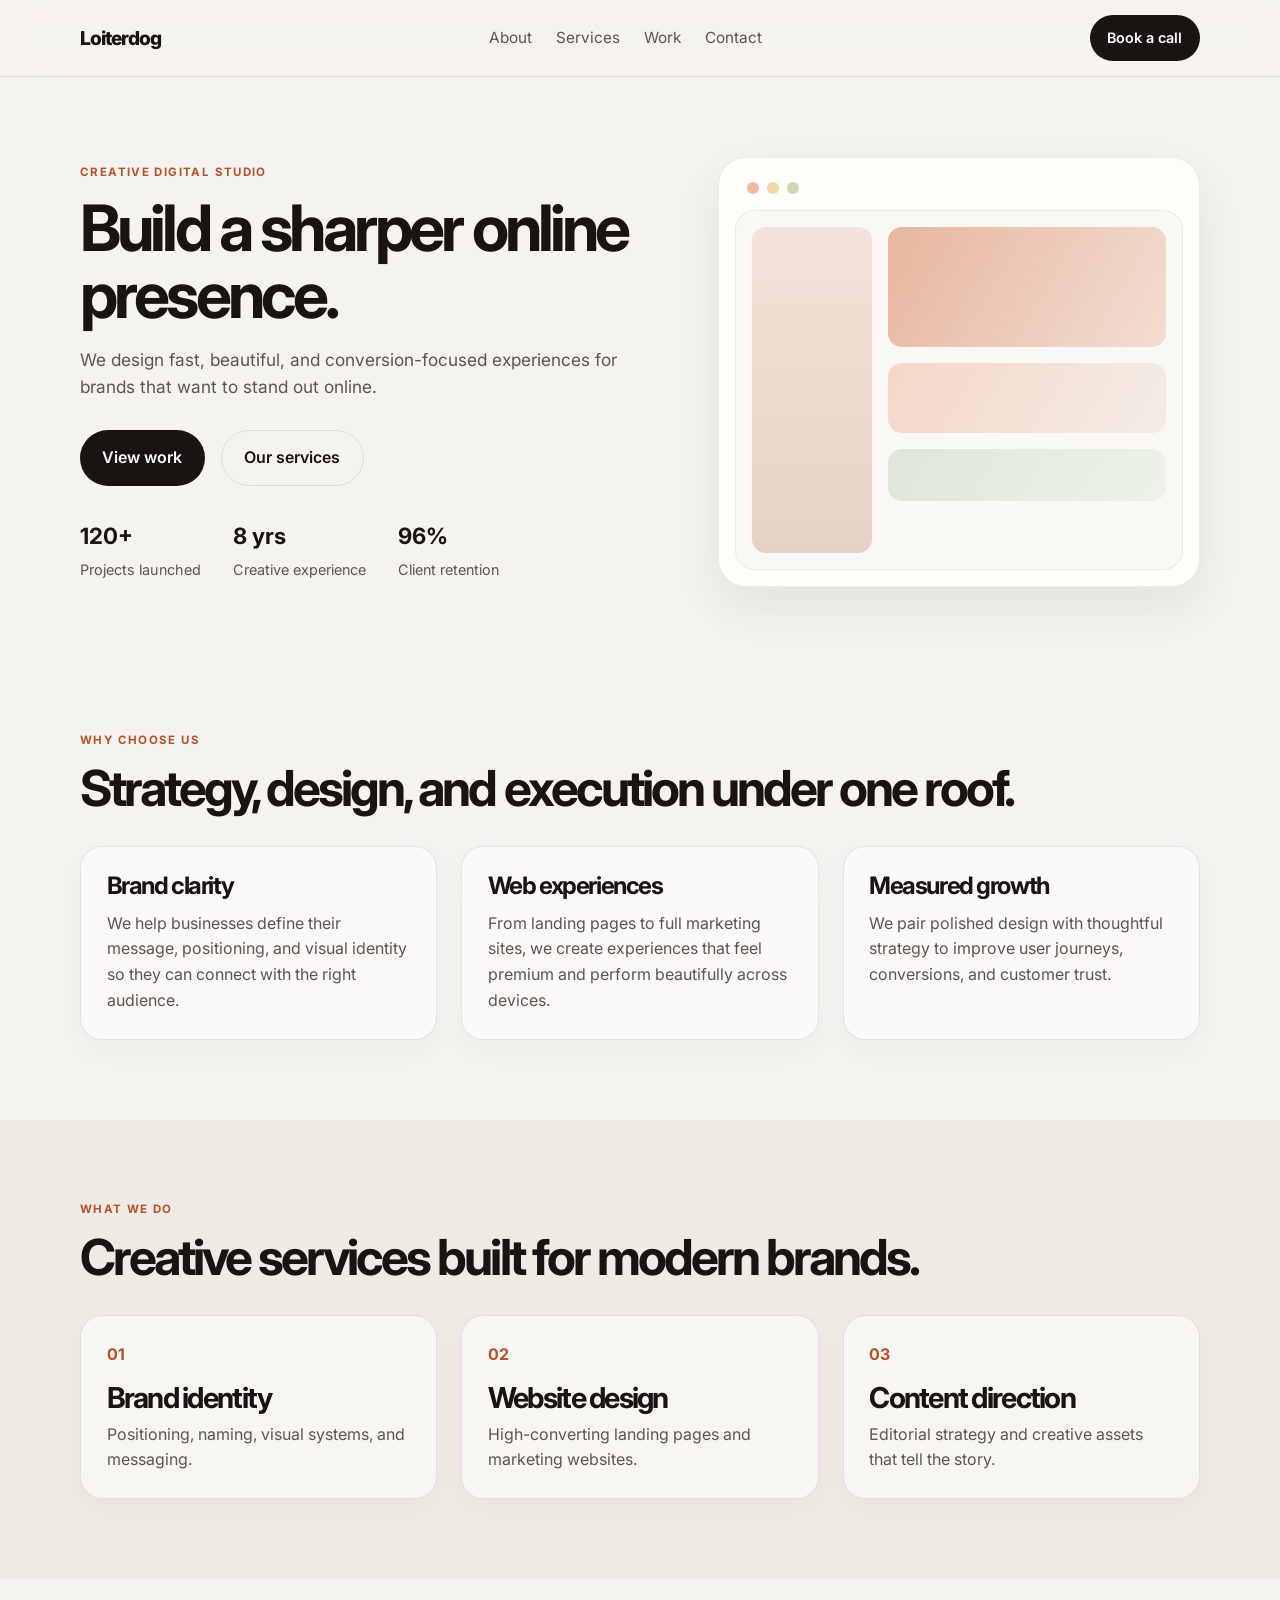
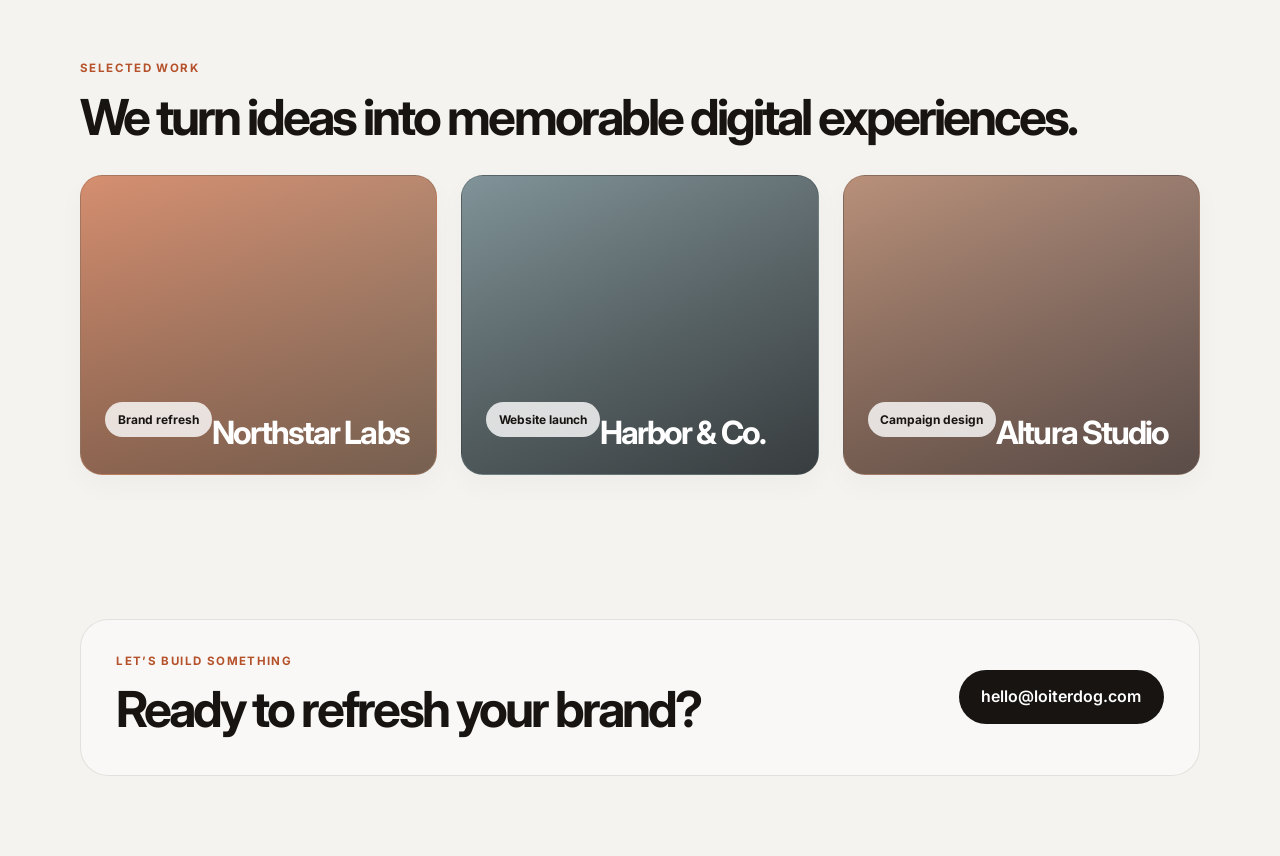
==== index.html @ c29e2f51 "update files" ====
<!DOCTYPE html>
<html lang="en">
  <head>
    <meta charset="UTF-8" />
    <meta name="viewport" content="width=device-width, initial-scale=1.0" />
    <title>Loiterdog Studio</title>
    <meta
      name="description"
      content="A clean static website landing page with a modern design."
    />
    <link rel="preconnect" href="https://fonts.googleapis.com" />
    <link rel="preconnect" href="https://fonts.gstatic.com" crossorigin />
    <link
      href="https://fonts.googleapis.com/css2?family=Inter:wght@400;500;600;700;800&display=swap"
      rel="stylesheet"
    />
    <link rel="stylesheet" href="styles.css" />
  </head>
  <body>
    <header class="site-header">
      <div class="container nav">
        <div class="brand">Loiterdog</div>
        <nav class="main-nav" aria-label="Main navigation">
          <a href="#about">About</a>
          <a href="#services">Services</a>
          <a href="#work">Work</a>
          <a href="#contact">Contact</a>
        </nav>
        <a class="button button-small" href="#contact">Book a call</a>
      </div>
    </header>

    <main>
      <section class="hero">
        <div class="container hero-grid">
          <div class="hero-copy">
            <p class="eyebrow">Creative digital studio</p>
            <h1>Build a sharper online presence.</h1>
            <p class="lead">
              We design fast, beautiful, and conversion-focused experiences for
              brands that want to stand out online.
            </p>
            <div class="hero-actions">
              <a class="button" href="#work">View work</a>
              <a class="button button-secondary" href="#services">Our services</a>
            </div>
            <ul class="stats" aria-label="Key metrics">
              <li><strong>120+</strong><span>Projects launched</span></li>
              <li><strong>8 yrs</strong><span>Creative experience</span></li>
              <li><strong>96%</strong><span>Client retention</span></li>
            </ul>
          </div>

          <div class="hero-card" aria-label="Preview of website mockup">
            <div class="mock-window">
              <div class="mock-header">
                <span></span>
                <span></span>
                <span></span>
              </div>
              <div class="mock-body">
                <div class="mock-sidebar"></div>
                <div class="mock-content">
                  <div class="chart large"></div>
                  <div class="chart"></div>
                  <div class="chart short"></div>
                </div>
              </div>
            </div>
          </div>
        </div>
      </section>

      <section id="about" class="section">
        <div class="container section-heading">
          <p class="eyebrow">Why choose us</p>
          <h2>Strategy, design, and execution under one roof.</h2>
        </div>
        <div class="container about-grid">
          <div class="about-card">
            <h3>Brand clarity</h3>
            <p>
              We help businesses define their message, positioning, and visual
              identity so they can connect with the right audience.
            </p>
          </div>
          <div class="about-card">
            <h3>Web experiences</h3>
            <p>
              From landing pages to full marketing sites, we create experiences
              that feel premium and perform beautifully across devices.
            </p>
          </div>
          <div class="about-card">
            <h3>Measured growth</h3>
            <p>
              We pair polished design with thoughtful strategy to improve user
              journeys, conversions, and customer trust.
            </p>
          </div>
        </div>
      </section>

      <section id="services" class="section alt-bg">
        <div class="container section-heading">
          <p class="eyebrow">What we do</p>
          <h2>Creative services built for modern brands.</h2>
        </div>
        <div class="container service-list">
          <article>
            <span>01</span>
            <h3>Brand identity</h3>
            <p>Positioning, naming, visual systems, and messaging.</p>
          </article>
          <article>
            <span>02</span>
            <h3>Website design</h3>
            <p>High-converting landing pages and marketing websites.</p>
          </article>
          <article>
            <span>03</span>
            <h3>Content direction</h3>
            <p>Editorial strategy and creative assets that tell the story.</p>
          </article>
        </div>
      </section>

      <section id="work" class="section">
        <div class="container section-heading">
          <p class="eyebrow">Selected work</p>
          <h2>We turn ideas into memorable digital experiences.</h2>
        </div>
        <div class="container work-grid">
          <div class="project-card project-one">
            <div class="project-tag">Brand refresh</div>
            <h3>Northstar Labs</h3>
          </div>
          <div class="project-card project-two">
            <div class="project-tag">Website launch</div>
            <h3>Harbor & Co.</h3>
          </div>
          <div class="project-card project-three">
            <div class="project-tag">Campaign design</div>
            <h3>Altura Studio</h3>
          </div>
        </div>
      </section>
    </main>

    <footer id="contact" class="site-footer">
      <div class="container footer-wrap">
        <div>
          <p class="eyebrow">Let’s build something</p>
          <h2>Ready to refresh your brand?</h2>
        </div>
        <a class="button" href="mailto:hello@loiterdog.com">hello@loiterdog.com</a>
      </div>
    </footer>
  </body>
</html>
---- styles.css ----
:root {
  --bg: #f5f3ef;
  --bg-alt: #efeae3;
  --card: #fffdf9;
  --text: #171412;
  --muted: #5d554f;
  --accent: #d96c3d;
  --accent-dark: #b5522b;
  --line: rgba(23, 20, 18, 0.1);
  --shadow: 0 20px 45px rgba(23, 20, 18, 0.08);
}

* {
  box-sizing: border-box;
}

html {
  scroll-behavior: smooth;
}

body {
  margin: 0;
  font-family: "Inter", sans-serif;
  background: var(--bg);
  color: var(--text);
  line-height: 1.6;
}

a {
  color: inherit;
  text-decoration: none;
}

img {
  max-width: 100%;
  display: block;
}

.container {
  width: min(1120px, calc(100% - 2rem));
  margin: 0 auto;
}

.site-header {
  position: sticky;
  top: 0;
  z-index: 10;
  background: rgba(245, 243, 239, 0.72);
  backdrop-filter: blur(14px);
  border-bottom: 1px solid var(--line);
}

.nav {
  display: flex;
  align-items: center;
  justify-content: space-between;
  min-height: 76px;
  gap: 1rem;
}

.brand {
  font-size: 1.2rem;
  font-weight: 800;
  letter-spacing: -0.05em;
}

.main-nav {
  display: flex;
  align-items: center;
  gap: 1.5rem;
  color: var(--muted);
  font-size: 0.96rem;
}

.main-nav a:hover,
.main-nav a:focus-visible {
  color: var(--text);
}

.button {
  display: inline-flex;
  align-items: center;
  justify-content: center;
  padding: 0.9rem 1.4rem;
  border-radius: 999px;
  background: var(--text);
  color: #fff;
  font-weight: 600;
  transition: transform 0.2s ease, background 0.2s ease;
}

.button:hover,
.button:focus-visible {
  transform: translateY(-1px);
  background: #000;
}

.button-small {
  padding: 0.7rem 1.1rem;
  font-size: 0.9rem;
}

.button-secondary {
  background: transparent;
  color: var(--text);
  border: 1px solid var(--line);
}

.button-secondary:hover,
.button-secondary:focus-visible {
  background: rgba(23, 20, 18, 0.03);
}

.hero {
  padding: 5rem 0 4rem;
}

.hero-grid {
  display: grid;
  grid-template-columns: 1.1fr 0.9fr;
  align-items: center;
  gap: 3rem;
}

.eyebrow {
  margin: 0 0 0.8rem;
  color: var(--accent-dark);
  font-weight: 700;
  letter-spacing: 0.12em;
  text-transform: uppercase;
  font-size: 0.72rem;
}

h1,
h2,
h3 {
  margin-top: 0;
  letter-spacing: -0.06em;
  line-height: 1.05;
}

h1 {
  font-size: clamp(3rem, 5vw, 5rem);
  margin-bottom: 1rem;
}

h2 {
  font-size: clamp(2.2rem, 4vw, 3.1rem);
  margin-bottom: 0.5rem;
}

.lead {
  max-width: 560px;
  font-size: 1.08rem;
  color: var(--muted);
  margin-bottom: 1.8rem;
}

.hero-actions {
  display: flex;
  flex-wrap: wrap;
  gap: 1rem;
  margin-bottom: 2rem;
}

.stats {
  list-style: none;
  padding: 0;
  margin: 0;
  display: flex;
  flex-wrap: wrap;
  gap: 2rem;
}

.stats li {
  display: flex;
  flex-direction: column;
  gap: 0.25rem;
}

.stats strong {
  font-size: 1.4rem;
}

.stats span {
  color: var(--muted);
  font-size: 0.9rem;
}

.hero-card {
  display: flex;
  justify-content: center;
}

.mock-window {
  width: min(100%, 500px);
  background: var(--card);
  border: 1px solid rgba(23, 20, 18, 0.07);
  border-radius: 28px;
  box-shadow: var(--shadow);
  padding: 1rem;
}

.mock-header {
  display: flex;
  gap: 0.5rem;
  padding: 0.5rem 0.75rem 1rem;
}

.mock-header span {
  width: 12px;
  height: 12px;
  border-radius: 50%;
  background: #e2d8cf;
}

.mock-header span:nth-child(1) {
  background: #f1b8a7;
}

.mock-header span:nth-child(2) {
  background: #f2d7a6;
}

.mock-header span:nth-child(3) {
  background: #c8d9b4;
}

.mock-body {
  display: grid;
  grid-template-columns: 120px 1fr;
  gap: 1rem;
  min-height: 360px;
  background: rgba(23, 20, 18, 0.02);
  border: 1px solid rgba(23, 20, 18, 0.06);
  border-radius: 20px;
  padding: 1rem;
}

.mock-sidebar {
  background: linear-gradient(180deg, #f3e3d8, #e4d3c5);
  border-radius: 14px;
}

.mock-content {
  display: flex;
  flex-direction: column;
  gap: 1rem;
}

.chart {
  border-radius: 14px;
  background: linear-gradient(120deg, #f5d7c8, #f3ece5);
  height: 70px;
}

.chart.large {
  height: 120px;
  background: linear-gradient(120deg, #e7b69e, #f2ded2);
}

.chart.short {
  height: 52px;
  background: linear-gradient(120deg, #dfe6d7, #edf2ea);
}

.section {
  padding: 5rem 0;
}

.alt-bg {
  background: var(--bg-alt);
}

.section-heading {
  margin-bottom: 2rem;
}

.about-grid,
.service-list,
.work-grid {
  display: grid;
  gap: 1.5rem;
}

.about-grid {
  grid-template-columns: repeat(3, minmax(0, 1fr));
}

.about-card,
.service-list article,
.project-card {
  background: rgba(255, 255, 255, 0.58);
  border: 1px solid var(--line);
  border-radius: 22px;
  box-shadow: 0 10px 28px rgba(23, 20, 18, 0.03);
}

.about-card {
  padding: 1.6rem;
}

.about-card h3 {
  margin-bottom: 0.8rem;
  font-size: 1.5rem;
}

.about-card p,
.service-list p {
  color: var(--muted);
  margin: 0;
}

.service-list {
  grid-template-columns: repeat(3, minmax(0, 1fr));
}

.service-list article {
  padding: 1.6rem;
}

.service-list span {
  display: inline-block;
  margin-bottom: 1rem;
  color: var(--accent-dark);
  font-weight: 700;
}

.service-list h3 {
  font-size: 1.8rem;
  margin-bottom: 0.5rem;
}

.work-grid {
  grid-template-columns: repeat(3, minmax(0, 1fr));
}

.project-card {
  position: relative;
  min-height: 300px;
  padding: 1.5rem;
  overflow: hidden;
  display: flex;
  align-items: flex-end;
}

.project-card::before {
  content: "";
  position: absolute;
  inset: 0;
  background: linear-gradient(180deg, rgba(255,255,255,0.05), rgba(23,20,18,0.28));
}

.project-tag,
.project-card h3 {
  position: relative;
  z-index: 1;
}

.project-tag {
  display: inline-flex;
  padding: 0.5rem 0.8rem;
  border-radius: 999px;
  background: rgba(255, 255, 255, 0.8);
  color: var(--text);
  font-size: 0.75rem;
  font-weight: 700;
  margin-bottom: 0.8rem;
}

.project-card h3 {
  color: #fff;
  font-size: 2rem;
  margin: 0;
}

.project-one {
  background: linear-gradient(135deg, #d38868, #9b7d68);
}

.project-two {
  background: linear-gradient(135deg, #7a8e93, #454d50);
}

.project-three {
  background: linear-gradient(135deg, #b58a72, #75625d);
}

.site-footer {
  padding: 4rem 0 5rem;
}

.footer-wrap {
  display: flex;
  align-items: center;
  justify-content: space-between;
  gap: 1.5rem;
  padding: 2rem 2.2rem;
  border: 1px solid var(--line);
  border-radius: 28px;
  background: rgba(255, 255, 255, 0.45);
}

@media (max-width: 820px) {
  .nav {
    flex-wrap: wrap;
    justify-content: center;
    padding: 1rem 0;
  }

  .main-nav {
    order: 3;
    width: 100%;
    justify-content: center;
    flex-wrap: wrap;
  }

  .hero-grid,
  .about-grid,
  .service-list,
  .work-grid,
  .footer-wrap {
    grid-template-columns: 1fr;
    display: grid;
  }

  .hero {
    padding-top: 3.5rem;
  }

  .footer-wrap {
    display: grid;
    justify-content: stretch;
  }
}

@media (max-width: 520px) {
  .button,
  .button-small {
    width: 100%;
  }

  .hero-actions {
    display: grid;
  }

  .stats {
    gap: 1rem 1.5rem;
  }
}
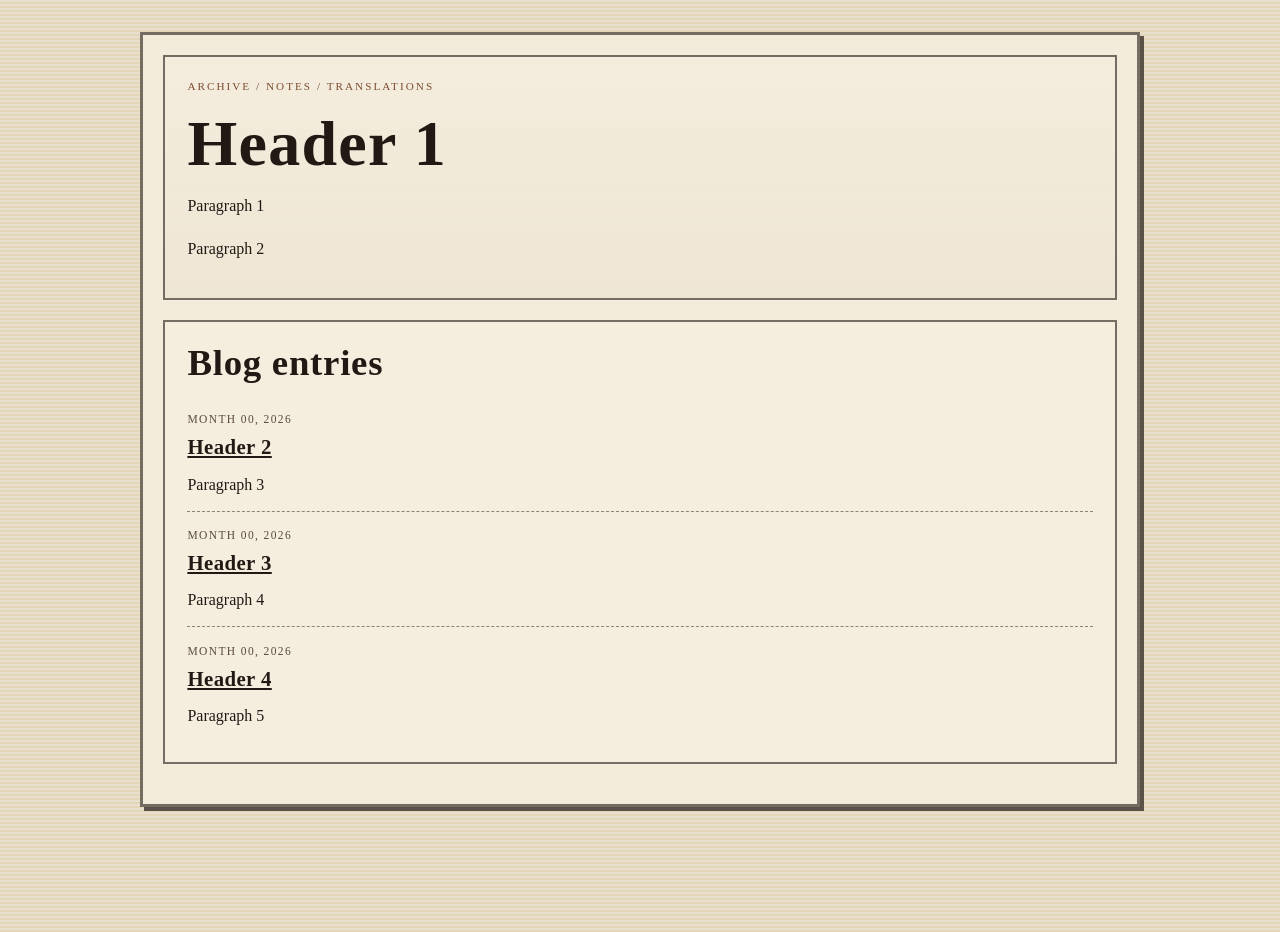
==== commit 96b4c9b8: "Template" ====
--- a/index.html
+++ b/index.html
@@ -3,158 +3,45 @@
   <head>
     <meta charset="UTF-8" />
     <meta name="viewport" content="width=device-width, initial-scale=1.0" />
-    <title>Loiterdog Studio</title>
+    <title>Archive Index</title>
     <meta
       name="description"
-      content="A clean static website landing page with a modern design."
-    />
-    <link rel="preconnect" href="https://fonts.googleapis.com" />
-    <link rel="preconnect" href="https://fonts.gstatic.com" crossorigin />
-    <link
-      href="https://fonts.googleapis.com/css2?family=Inter:wght@400;500;600;700;800&display=swap"
-      rel="stylesheet"
+      content="Blog-style index template for literary translations and analysis."
     />
     <link rel="stylesheet" href="styles.css" />
   </head>
   <body>
-    <header class="site-header">
-      <div class="container nav">
-        <div class="brand">Loiterdog</div>
-        <nav class="main-nav" aria-label="Main navigation">
-          <a href="#about">About</a>
-          <a href="#services">Services</a>
-          <a href="#work">Work</a>
-          <a href="#contact">Contact</a>
-        </nav>
-        <a class="button button-small" href="#contact">Book a call</a>
-      </div>
-    </header>
+    <div class="page-shell">
+      <main class="content blog-content">
+        <section class="panel hero">
+          <p class="kicker">Archive / notes / translations</p>
+          <h1>Header 1</h1>
+          <p>Paragraph 1</p>
+          <p>Paragraph 2</p>
+        </section>
 
-    <main>
-      <section class="hero">
-        <div class="container hero-grid">
-          <div class="hero-copy">
-            <p class="eyebrow">Creative digital studio</p>
-            <h1>Build a sharper online presence.</h1>
-            <p class="lead">
-              We design fast, beautiful, and conversion-focused experiences for
-              brands that want to stand out online.
-            </p>
-            <div class="hero-actions">
-              <a class="button" href="#work">View work</a>
-              <a class="button button-secondary" href="#services">Our services</a>
-            </div>
-            <ul class="stats" aria-label="Key metrics">
-              <li><strong>120+</strong><span>Projects launched</span></li>
-              <li><strong>8 yrs</strong><span>Creative experience</span></li>
-              <li><strong>96%</strong><span>Client retention</span></li>
-            </ul>
-          </div>
+        <section class="panel section-block">
+          <h2>Blog entries</h2>
 
-          <div class="hero-card" aria-label="Preview of website mockup">
-            <div class="mock-window">
-              <div class="mock-header">
-                <span></span>
-                <span></span>
-                <span></span>
-              </div>
-              <div class="mock-body">
-                <div class="mock-sidebar"></div>
-                <div class="mock-content">
-                  <div class="chart large"></div>
-                  <div class="chart"></div>
-                  <div class="chart short"></div>
-                </div>
-              </div>
-            </div>
-          </div>
-        </div>
-      </section>
+          <article class="entry-item">
+            <p class="entry-date">Month 00, 2026</p>
+            <h3><a href="poem-page.html">Header 2</a></h3>
+            <p>Paragraph 3</p>
+          </article>
 
-      <section id="about" class="section">
-        <div class="container section-heading">
-          <p class="eyebrow">Why choose us</p>
-          <h2>Strategy, design, and execution under one roof.</h2>
-        </div>
-        <div class="container about-grid">
-          <div class="about-card">
-            <h3>Brand clarity</h3>
-            <p>
-              We help businesses define their message, positioning, and visual
-              identity so they can connect with the right audience.
-            </p>
-          </div>
-          <div class="about-card">
-            <h3>Web experiences</h3>
-            <p>
-              From landing pages to full marketing sites, we create experiences
-              that feel premium and perform beautifully across devices.
-            </p>
-          </div>
-          <div class="about-card">
-            <h3>Measured growth</h3>
-            <p>
-              We pair polished design with thoughtful strategy to improve user
-              journeys, conversions, and customer trust.
-            </p>
-          </div>
-        </div>
-      </section>
+          <article class="entry-item">
+            <p class="entry-date">Month 00, 2026</p>
+            <h3><a href="poem-page.html">Header 3</a></h3>
+            <p>Paragraph 4</p>
+          </article>
 
-      <section id="services" class="section alt-bg">
-        <div class="container section-heading">
-          <p class="eyebrow">What we do</p>
-          <h2>Creative services built for modern brands.</h2>
-        </div>
-        <div class="container service-list">
-          <article>
-            <span>01</span>
-            <h3>Brand identity</h3>
-            <p>Positioning, naming, visual systems, and messaging.</p>
+          <article class="entry-item">
+            <p class="entry-date">Month 00, 2026</p>
+            <h3><a href="poem-page.html">Header 4</a></h3>
+            <p>Paragraph 5</p>
           </article>
-          <article>
-            <span>02</span>
-            <h3>Website design</h3>
-            <p>High-converting landing pages and marketing websites.</p>
-          </article>
-          <article>
-            <span>03</span>
-            <h3>Content direction</h3>
-            <p>Editorial strategy and creative assets that tell the story.</p>
-          </article>
-        </div>
-      </section>
-
-      <section id="work" class="section">
-        <div class="container section-heading">
-          <p class="eyebrow">Selected work</p>
-          <h2>We turn ideas into memorable digital experiences.</h2>
-        </div>
-        <div class="container work-grid">
-          <div class="project-card project-one">
-            <div class="project-tag">Brand refresh</div>
-            <h3>Northstar Labs</h3>
-          </div>
-          <div class="project-card project-two">
-            <div class="project-tag">Website launch</div>
-            <h3>Harbor & Co.</h3>
-          </div>
-          <div class="project-card project-three">
-            <div class="project-tag">Campaign design</div>
-            <h3>Altura Studio</h3>
-          </div>
-        </div>
-      </section>
-    </main>
-
-    <footer id="contact" class="site-footer">
-      <div class="container footer-wrap">
-        <div>
-          <p class="eyebrow">Let’s build something</p>
-          <h2>Ready to refresh your brand?</h2>
-        </div>
-        <a class="button" href="mailto:hello@loiterdog.com">hello@loiterdog.com</a>
-      </div>
-    </footer>
+        </section>
+      </main>
+    </div>
   </body>
 </html>
--- a/styles.css
+++ b/styles.css
@@ -1,13 +1,11 @@
 :root {
-  --bg: #f5f3ef;
-  --bg-alt: #efeae3;
-  --card: #fffdf9;
-  --text: #171412;
-  --muted: #5d554f;
-  --accent: #d96c3d;
-  --accent-dark: #b5522b;
-  --line: rgba(23, 20, 18, 0.1);
-  --shadow: 0 20px 45px rgba(23, 20, 18, 0.08);
+  --bg: #e9dfcf;
+  --panel: #f5eedf;
+  --ink: #221914;
+  --muted: #5b4a3d;
+  --line: rgba(34, 25, 20, 0.6);
+  --accent: #7b4b2e;
+  --shadow: 4px 4px 0 rgba(34, 25, 20, 0.7);
 }
 
 * {
@@ -20,431 +18,150 @@
 
 body {
   margin: 0;
-  font-family: "Inter", sans-serif;
-  background: var(--bg);
-  color: var(--text);
-  line-height: 1.6;
+  min-height: 100vh;
+  background: repeating-linear-gradient(
+    180deg,
+    var(--bg) 0,
+    var(--bg) 2px,
+    #e4d5b6 2px,
+    #e4d5b6 4px
+  );
+  color: var(--ink);
+  font-family: Georgia, "Times New Roman", serif;
+  line-height: 1.7;
 }
 
-a {
-  color: inherit;
-  text-decoration: none;
-}
-
-img {
-  max-width: 100%;
-  display: block;
-}
-
-.container {
-  width: min(1120px, calc(100% - 2rem));
-  margin: 0 auto;
-}
-
-.site-header {
-  position: sticky;
-  top: 0;
-  z-index: 10;
-  background: rgba(245, 243, 239, 0.72);
-  backdrop-filter: blur(14px);
-  border-bottom: 1px solid var(--line);
-}
-
-.nav {
-  display: flex;
-  align-items: center;
-  justify-content: space-between;
-  min-height: 76px;
-  gap: 1rem;
-}
-
-.brand {
-  font-size: 1.2rem;
-  font-weight: 800;
-  letter-spacing: -0.05em;
-}
-
-.main-nav {
-  display: flex;
-  align-items: center;
-  gap: 1.5rem;
-  color: var(--muted);
-  font-size: 0.96rem;
-}
-
-.main-nav a:hover,
-.main-nav a:focus-visible {
-  color: var(--text);
-}
-
-.button {
-  display: inline-flex;
-  align-items: center;
-  justify-content: center;
-  padding: 0.9rem 1.4rem;
-  border-radius: 999px;
-  background: var(--text);
-  color: #fff;
-  font-weight: 600;
-  transition: transform 0.2s ease, background 0.2s ease;
-}
-
-.button:hover,
-.button:focus-visible {
-  transform: translateY(-1px);
-  background: #000;
-}
-
-.button-small {
-  padding: 0.7rem 1.1rem;
-  font-size: 0.9rem;
-}
-
-.button-secondary {
-  background: transparent;
-  color: var(--text);
-  border: 1px solid var(--line);
-}
-
-.button-secondary:hover,
-.button-secondary:focus-visible {
-  background: rgba(23, 20, 18, 0.03);
-}
-
-.hero {
-  padding: 5rem 0 4rem;
-}
-
-.hero-grid {
-  display: grid;
-  grid-template-columns: 1.1fr 0.9fr;
-  align-items: center;
-  gap: 3rem;
-}
-
-.eyebrow {
-  margin: 0 0 0.8rem;
-  color: var(--accent-dark);
-  font-weight: 700;
-  letter-spacing: 0.12em;
-  text-transform: uppercase;
-  font-size: 0.72rem;
+p,
+ul {
+  margin: 0 0 1rem;
 }
 
 h1,
 h2,
 h3 {
   margin-top: 0;
-  letter-spacing: -0.06em;
-  line-height: 1.05;
+  margin-bottom: 0.7rem;
+  font-weight: 700;
+  letter-spacing: 0.02em;
+  line-height: 1.15;
 }
 
 h1 {
-  font-size: clamp(3rem, 5vw, 5rem);
-  margin-bottom: 1rem;
+  font-size: clamp(2.3rem, 5vw, 4.1rem);
 }
 
 h2 {
-  font-size: clamp(2.2rem, 4vw, 3.1rem);
-  margin-bottom: 0.5rem;
+  font-size: clamp(1.6rem, 3vw, 2.3rem);
 }
 
-.lead {
-  max-width: 560px;
-  font-size: 1.08rem;
-  color: var(--muted);
-  margin-bottom: 1.8rem;
+h3 {
+  font-size: 1.3rem;
 }
 
-.hero-actions {
-  display: flex;
-  flex-wrap: wrap;
-  gap: 1rem;
-  margin-bottom: 2rem;
+.page-shell {
+  width: min(1000px, calc(100% - 2rem));
+  margin: 2rem auto 4rem;
+  border: 3px solid var(--line);
+  background: rgba(245, 238, 223, 0.88);
+  box-shadow: var(--shadow);
 }
 
-.stats {
-  list-style: none;
-  padding: 0;
-  margin: 0;
-  display: flex;
-  flex-wrap: wrap;
-  gap: 2rem;
+.content {
+  padding: 1.25rem;
 }
 
-.stats li {
-  display: flex;
-  flex-direction: column;
-  gap: 0.25rem;
+.panel {
+  border: 2px solid var(--line);
+  background: var(--panel);
+  margin-bottom: 1.25rem;
+  padding: 1.25rem 1.4rem;
 }
 
-.stats strong {
-  font-size: 1.4rem;
+.hero {
+  background: linear-gradient(180deg, rgba(255,255,255,0.08), rgba(123, 75, 46, 0.04));
 }
 
-.stats span {
-  color: var(--muted);
-  font-size: 0.9rem;
+.kicker {
+  margin-bottom: 0.7rem;
+  font-size: 0.7rem;
+  letter-spacing: 0.18em;
+  text-transform: uppercase;
+  color: var(--accent);
 }
 
-.hero-card {
-  display: flex;
-  justify-content: center;
+.entry-item {
+  padding: 0.9rem 0 0.8rem;
+  border-bottom: 1px dashed rgba(34, 25, 20, 0.5);
 }
 
-.mock-window {
-  width: min(100%, 500px);
-  background: var(--card);
-  border: 1px solid rgba(23, 20, 18, 0.07);
-  border-radius: 28px;
-  box-shadow: var(--shadow);
-  padding: 1rem;
+.entry-item:last-child {
+  border-bottom: none;
 }
 
-.mock-header {
-  display: flex;
-  gap: 0.5rem;
-  padding: 0.5rem 0.75rem 1rem;
+.entry-date {
+  margin: 0 0 0.35rem;
+  font-size: 0.72rem;
+  letter-spacing: 0.12em;
+  text-transform: uppercase;
+  color: var(--muted);
 }
 
-.mock-header span {
-  width: 12px;
-  height: 12px;
-  border-radius: 50%;
-  background: #e2d8cf;
+.entry-item a {
+  color: var(--ink);
+  text-decoration: underline;
 }
 
-.mock-header span:nth-child(1) {
-  background: #f1b8a7;
+.entry-item p:last-child {
+  margin-bottom: 0;
 }
 
-.mock-header span:nth-child(2) {
-  background: #f2d7a6;
+.poem-page-shell {
+  margin-top: 1.5rem;
 }
 
-.mock-header span:nth-child(3) {
-  background: #c8d9b4;
+.poem-content {
+  padding-top: 0.8rem;
 }
 
-.mock-body {
-  display: grid;
-  grid-template-columns: 120px 1fr;
-  gap: 1rem;
-  min-height: 360px;
-  background: rgba(23, 20, 18, 0.02);
-  border: 1px solid rgba(23, 20, 18, 0.06);
-  border-radius: 20px;
-  padding: 1rem;
+.poem-panel {
+  padding: 1.4rem;
 }
 
-.mock-sidebar {
-  background: linear-gradient(180deg, #f3e3d8, #e4d3c5);
-  border-radius: 14px;
+.poem-block {
+  display: grid;
+  grid-template-columns: 1fr 1fr;
+  gap: 1.5rem;
+  margin: 1.5rem 0;
 }
 
-.mock-content {
-  display: flex;
-  flex-direction: column;
-  gap: 1rem;
+.poem-column {
+  border: 2px solid var(--line);
+  padding: 1rem;
+  background: rgba(255,255,255,0.12);
 }
 
-.chart {
-  border-radius: 14px;
-  background: linear-gradient(120deg, #f5d7c8, #f3ece5);
-  height: 70px;
+.poem-column h2 {
+  font-size: 1.2rem;
+  margin-bottom: 0.75rem;
 }
 
-.chart.large {
-  height: 120px;
-  background: linear-gradient(120deg, #e7b69e, #f2ded2);
+.poem-column p {
+  margin: 0;
+  white-space: pre-line;
+  font-size: 1.04rem;
 }
 
-.chart.short {
-  height: 52px;
-  background: linear-gradient(120deg, #dfe6d7, #edf2ea);
+.notes {
+  border-top: 2px solid var(--line);
+  padding-top: 1rem;
 }
 
-.section {
-  padding: 5rem 0;
-}
-
-.alt-bg {
-  background: var(--bg-alt);
-}
-
-.section-heading {
-  margin-bottom: 2rem;
-}
-
-.about-grid,
-.service-list,
-.work-grid {
-  display: grid;
-  gap: 1.5rem;
-}
-
-.about-grid {
-  grid-template-columns: repeat(3, minmax(0, 1fr));
-}
-
-.about-card,
-.service-list article,
-.project-card {
-  background: rgba(255, 255, 255, 0.58);
-  border: 1px solid var(--line);
-  border-radius: 22px;
-  box-shadow: 0 10px 28px rgba(23, 20, 18, 0.03);
-}
-
-.about-card {
-  padding: 1.6rem;
-}
-
-.about-card h3 {
-  margin-bottom: 0.8rem;
-  font-size: 1.5rem;
-}
-
-.about-card p,
-.service-list p {
-  color: var(--muted);
-  margin: 0;
-}
-
-.service-list {
-  grid-template-columns: repeat(3, minmax(0, 1fr));
-}
-
-.service-list article {
-  padding: 1.6rem;
-}
-
-.service-list span {
-  display: inline-block;
-  margin-bottom: 1rem;
-  color: var(--accent-dark);
-  font-weight: 700;
-}
-
-.service-list h3 {
-  font-size: 1.8rem;
-  margin-bottom: 0.5rem;
-}
-
-.work-grid {
-  grid-template-columns: repeat(3, minmax(0, 1fr));
-}
-
-.project-card {
-  position: relative;
-  min-height: 300px;
-  padding: 1.5rem;
-  overflow: hidden;
-  display: flex;
-  align-items: flex-end;
-}
-
-.project-card::before {
-  content: "";
-  position: absolute;
-  inset: 0;
-  background: linear-gradient(180deg, rgba(255,255,255,0.05), rgba(23,20,18,0.28));
-}
-
-.project-tag,
-.project-card h3 {
-  position: relative;
-  z-index: 1;
-}
-
-.project-tag {
-  display: inline-flex;
-  padding: 0.5rem 0.8rem;
-  border-radius: 999px;
-  background: rgba(255, 255, 255, 0.8);
-  color: var(--text);
-  font-size: 0.75rem;
-  font-weight: 700;
-  margin-bottom: 0.8rem;
-}
-
-.project-card h3 {
-  color: #fff;
-  font-size: 2rem;
-  margin: 0;
-}
-
-.project-one {
-  background: linear-gradient(135deg, #d38868, #9b7d68);
-}
-
-.project-two {
-  background: linear-gradient(135deg, #7a8e93, #454d50);
-}
-
-.project-three {
-  background: linear-gradient(135deg, #b58a72, #75625d);
-}
-
-.site-footer {
-  padding: 4rem 0 5rem;
-}
-
-.footer-wrap {
-  display: flex;
-  align-items: center;
-  justify-content: space-between;
-  gap: 1.5rem;
-  padding: 2rem 2.2rem;
-  border: 1px solid var(--line);
-  border-radius: 28px;
-  background: rgba(255, 255, 255, 0.45);
-}
-
-@media (max-width: 820px) {
-  .nav {
-    flex-wrap: wrap;
-    justify-content: center;
-    padding: 1rem 0;
+@media (max-width: 700px) {
+  .poem-block {
+    grid-template-columns: 1fr;
   }
 
-  .main-nav {
-    order: 3;
-    width: 100%;
-    justify-content: center;
-    flex-wrap: wrap;
-  }
-
-  .hero-grid,
-  .about-grid,
-  .service-list,
-  .work-grid,
-  .footer-wrap {
-    grid-template-columns: 1fr;
-    display: grid;
-  }
-
-  .hero {
-    padding-top: 3.5rem;
-  }
-
-  .footer-wrap {
-    display: grid;
-    justify-content: stretch;
+  .content {
+    padding: 0.8rem;
   }
 }
-
-@media (max-width: 520px) {
-  .button,
-  .button-small {
-    width: 100%;
-  }
-
-  .hero-actions {
-    display: grid;
-  }
-
-  .stats {
-    gap: 1rem 1.5rem;
-  }
-}
